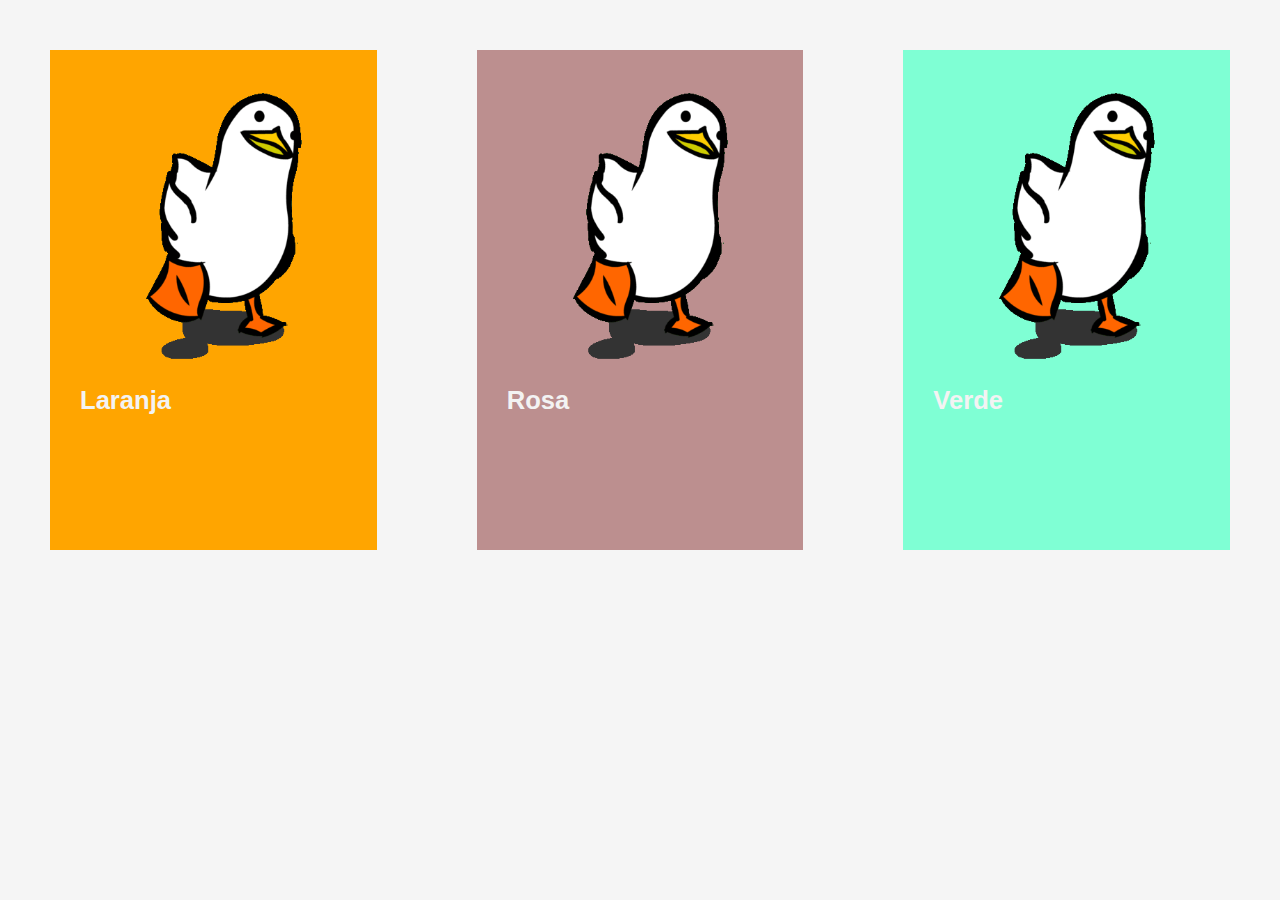
==== HTML + CSS + JAVASCRIPT/Aula01/index.html @ b9ea32e2 "Frontend - Aula 01" ====
<!DOCTYPE html>
<html lang="pt-BR">
<head>
    <meta charset="UTF-8">
    <meta name="viewport" content="width=device-width, initial-scale=1.0">
    <link rel="stylesheet" href="styles.css">
    <title>Aula</title>
</head>

<body>

    <div class="column1">
        <figure class="gif">
            <img src="pato.gif">
      </figure>
        <a>Laranja</a>

    </div>

    <div class="column2">
        <figure class="gif">
            <img src="pato.gif">
        </figure>
        <a>Rosa</a>

    </div>

    <div class="column3">
        <figure class="gif">
            <img src="pato.gif">
        </figure>
        <a>Verde</a>

    </div>

</body>
</html>
---- HTML + CSS + JAVASCRIPT/Aula01/styles.css ----
* {
    margin: 0;
    padding: 0;
    box-sizing: border-box;
}

body {
    font-family: 'Segoe UI', Tahoma, Geneva, Verdana, sans-serif;
    background-color: whitesmoke;
    display: flex;
    flex-direction: row;
    min-height: 100vh;
    transition: background-color 0.3s ease;
}

.column1{
    height: 500px;
    width: 350px;
    color: #f3f3f3; 
    padding: 30px;
    align-items: center;
    margin: 50px;
    font-weight: bold;
    font-size: 1.6em;
    background-color: orange;
}

.column2{
    height: 500px;
    width: 350px;
    color: #f3f3f3; 
    padding: 30px;
    align-items: center;
    margin: 50px;
    font-weight: bold;
    font-size: 1.6em;
    background-color: rosybrown;
}

.column3{
    height: 500px;
    width: 350px;
    color: #f3f3f3; 
    padding: 30px;
    align-items: center;
    margin: 50px;
    font-weight: bold;
    font-size: 1.6em;
    background-color: aquamarine;
}

.column1 .gif img, .column2 .gif img, .column3 .gif img {
    width: 100%;
    height: auto;
    max-width: 300px;
    max-height: 300px;
    object-fit: cover;
}
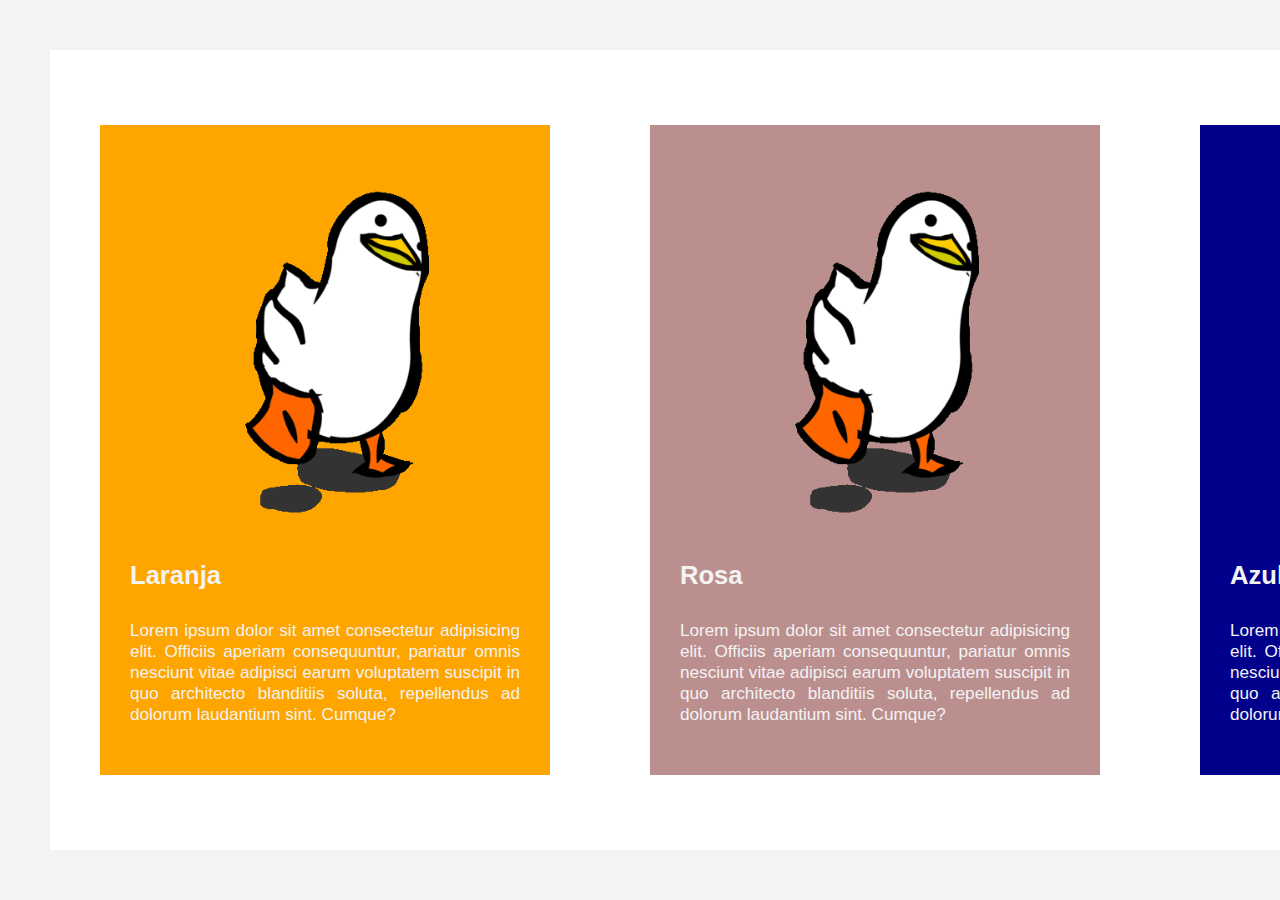
==== commit 86ee4478: "Adições à estilização da página" ====
--- a/HTML + CSS + JAVASCRIPT/Aula01/index.html
+++ b/HTML + CSS + JAVASCRIPT/Aula01/index.html
@@ -4,16 +4,19 @@
     <meta charset="UTF-8">
     <meta name="viewport" content="width=device-width, initial-scale=1.0">
     <link rel="stylesheet" href="styles.css">
-    <title>Aula</title>
+    <title>Aula01</title>
 </head>
 
 <body>
 
+    <div class="container">
     <div class="column1">
         <figure class="gif">
             <img src="pato.gif">
       </figure>
         <a>Laranja</a>
+
+        <h6> Lorem ipsum dolor sit amet consectetur adipisicing elit. Officiis aperiam consequuntur, pariatur omnis nesciunt vitae adipisci earum voluptatem suscipit in quo architecto blanditiis soluta, repellendus ad dolorum laudantium sint. Cumque?</h6>
 
     </div>
 
@@ -23,14 +26,19 @@
         </figure>
         <a>Rosa</a>
 
+        <h6> Lorem ipsum dolor sit amet consectetur adipisicing elit. Officiis aperiam consequuntur, pariatur omnis nesciunt vitae adipisci earum voluptatem suscipit in quo architecto blanditiis soluta, repellendus ad dolorum laudantium sint. Cumque?</h6>
+
     </div>
 
     <div class="column3">
         <figure class="gif">
             <img src="pato.gif">
         </figure>
-        <a>Verde</a>
+        <a>Azul</a>
 
+        <h6> Lorem ipsum dolor sit amet consectetur adipisicing elit. Officiis aperiam consequuntur, pariatur omnis nesciunt vitae adipisci earum voluptatem suscipit in quo architecto blanditiis soluta, repellendus ad dolorum laudantium sint. Cumque?</h6>
+
+    </div>
     </div>
 
 </body>
--- a/HTML + CSS + JAVASCRIPT/Aula01/styles.css
+++ b/HTML + CSS + JAVASCRIPT/Aula01/styles.css
@@ -6,19 +6,29 @@
 
 body {
     font-family: 'Segoe UI', Tahoma, Geneva, Verdana, sans-serif;
-    background-color: whitesmoke;
+    background-color: #f3f3f3;
     display: flex;
     flex-direction: row;
     min-height: 100vh;
     transition: background-color 0.3s ease;
 }
 
+.container {
+    display: flex;
+    flex: 1;
+    margin: 50px;
+    background-color: #ffffff;
+    align-items: center;
+    justify-content: center;
+}
+
 .column1{
-    height: 500px;
-    width: 350px;
+    height: 650px;
+    width: 450px;
     color: #f3f3f3; 
     padding: 30px;
     align-items: center;
+    justify-items: center;
     margin: 50px;
     font-weight: bold;
     font-size: 1.6em;
@@ -26,11 +36,12 @@
 }
 
 .column2{
-    height: 500px;
-    width: 350px;
+    height: 650px;
+    width: 450px;
     color: #f3f3f3; 
     padding: 30px;
     align-items: center;
+    justify-items: center;
     margin: 50px;
     font-weight: bold;
     font-size: 1.6em;
@@ -38,21 +49,29 @@
 }
 
 .column3{
-    height: 500px;
-    width: 350px;
+    height: 650px;
+    width: 450px;
     color: #f3f3f3; 
     padding: 30px;
     align-items: center;
+    justify-items: center;
     margin: 50px;
     font-weight: bold;
     font-size: 1.6em;
-    background-color: aquamarine;
+    background-color: darkblue;
 }
 
 .column1 .gif img, .column2 .gif img, .column3 .gif img {
     width: 100%;
     height: auto;
-    max-width: 300px;
-    max-height: 300px;
+    max-width: 400px;
+    max-height: 400px;
     object-fit: cover;
 }
+
+h6 {
+    font-size: 0.6m;
+    font-weight: normal;
+    margin-top: 30px;
+    text-align: justify;
+}
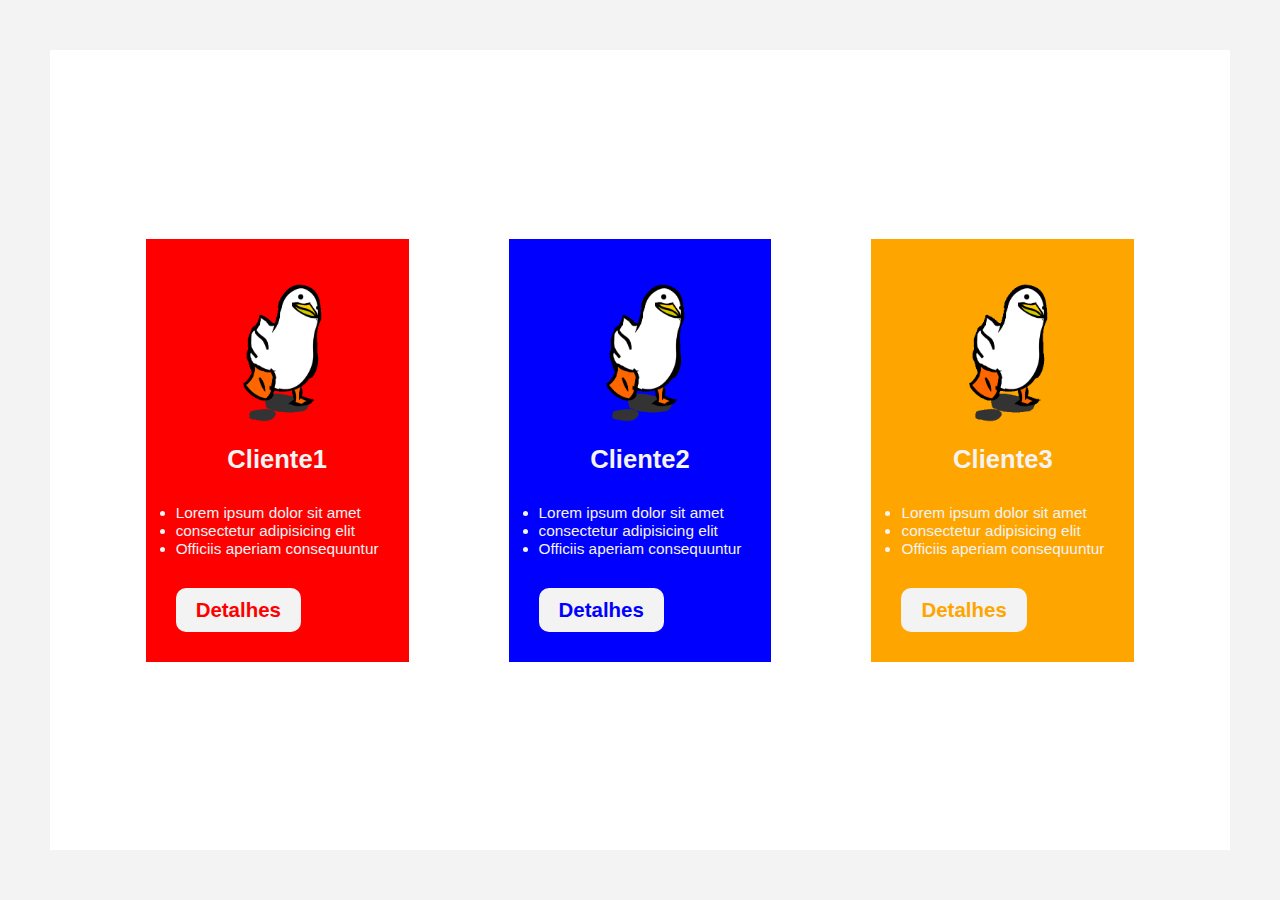
==== commit 3510a770: "Projeto completo" ====
--- a/HTML + CSS + JAVASCRIPT/Aula01/index.html
+++ b/HTML + CSS + JAVASCRIPT/Aula01/index.html
@@ -14,9 +14,15 @@
         <figure class="gif">
             <img src="pato.gif">
       </figure>
-        <a>Laranja</a>
+        <p>Cliente1</p>
 
-        <h6> Lorem ipsum dolor sit amet consectetur adipisicing elit. Officiis aperiam consequuntur, pariatur omnis nesciunt vitae adipisci earum voluptatem suscipit in quo architecto blanditiis soluta, repellendus ad dolorum laudantium sint. Cumque?</h6>
+        <ul> 
+            <li>Lorem ipsum dolor sit amet</li>
+            <li>consectetur adipisicing elit</li>
+            <li>Officiis aperiam consequuntur</li>
+        </ul>
+
+        <button class="button"><a href="cliente1.html">Detalhes</a></button>
 
     </div>
 
@@ -24,9 +30,15 @@
         <figure class="gif">
             <img src="pato.gif">
         </figure>
-        <a>Rosa</a>
+        <p>Cliente2</p>
 
-        <h6> Lorem ipsum dolor sit amet consectetur adipisicing elit. Officiis aperiam consequuntur, pariatur omnis nesciunt vitae adipisci earum voluptatem suscipit in quo architecto blanditiis soluta, repellendus ad dolorum laudantium sint. Cumque?</h6>
+        <ul> 
+            <li>Lorem ipsum dolor sit amet</li>
+            <li>consectetur adipisicing elit</li>
+            <li>Officiis aperiam consequuntur</li>
+        </ul>
+
+        <button class="button"><a href="cliente2.html">Detalhes</a></button>
 
     </div>
 
@@ -34,13 +46,18 @@
         <figure class="gif">
             <img src="pato.gif">
         </figure>
-        <a>Azul</a>
+        <p>Cliente3</p>
 
-        <h6> Lorem ipsum dolor sit amet consectetur adipisicing elit. Officiis aperiam consequuntur, pariatur omnis nesciunt vitae adipisci earum voluptatem suscipit in quo architecto blanditiis soluta, repellendus ad dolorum laudantium sint. Cumque?</h6>
+        <ul> 
+            <li>Lorem ipsum dolor sit amet</li>
+            <li>consectetur adipisicing elit</li>
+            <li>Officiis aperiam consequuntur</li>
+        </ul>
+
+        <button class="button"><a href="cliente3.html">Detalhes</a></button>
 
     </div>
     </div>
 
 </body>
-</html>
-
+</html>--- a/HTML + CSS + JAVASCRIPT/Aula01/styles.css
+++ b/HTML + CSS + JAVASCRIPT/Aula01/styles.css
@@ -22,9 +22,58 @@
     justify-content: center;
 }
 
+.container2 {
+    flex: 1;
+    height: 174px;
+    margin: 10px;
+    padding: 20px;
+    background-color: #ffffff;
+    align-items: center;
+    justify-content: left;
+}
+
+.content {
+    margin: 20px;
+    padding: 20px;
+
+}
+
+h6 {
+    color: #0a0a0a; 
+    font-weight: bold;
+    font-size: 1.6em;
+    margin-bottom: 30px;
+}
+
 .column1{
-    height: 650px;
-    width: 450px;
+    height: auto;
+    width: auto;
+    color: #f3f3f3; 
+    padding: 30px;
+    align-items: center;
+    justify-items: center;
+    margin: 50px;
+    font-weight: bold;
+    font-size: 1.6em;
+    background-color: red;
+}
+
+.column2{
+    height: auto;
+    width: auto;
+    color: #f3f3f3; 
+    padding: 30px;
+    align-items: center;
+    justify-items: center;
+    margin: 50px;
+    font-weight: bold;
+    font-size: 1.6em;
+    background-color: blue;
+}
+
+.column3{
+    height: auto;
+    width: auto;
     color: #f3f3f3; 
     padding: 30px;
     align-items: center;
@@ -35,43 +84,65 @@
     background-color: orange;
 }
 
-.column2{
-    height: 650px;
-    width: 450px;
-    color: #f3f3f3; 
-    padding: 30px;
-    align-items: center;
-    justify-items: center;
-    margin: 50px;
-    font-weight: bold;
-    font-size: 1.6em;
-    background-color: rosybrown;
-}
-
-.column3{
-    height: 650px;
-    width: 450px;
-    color: #f3f3f3; 
-    padding: 30px;
-    align-items: center;
-    justify-items: center;
-    margin: 50px;
-    font-weight: bold;
-    font-size: 1.6em;
-    background-color: darkblue;
-}
-
 .column1 .gif img, .column2 .gif img, .column3 .gif img {
     width: 100%;
-    height: auto;
+    height: 170px;
     max-width: 400px;
     max-height: 400px;
     object-fit: cover;
 }
 
-h6 {
-    font-size: 0.6m;
+ul {
+    font-size: 0.6em;
     font-weight: normal;
     margin-top: 30px;
     text-align: justify;
 }
+
+a {
+        
+    text-decoration: none;
+}
+
+input{    
+    padding: 10px 20px;
+    border: none;
+    width: 100%;
+    height: 60px;
+    background-color: #f5f5f5;
+    color: #aaa;
+    font-size: 1.3em;
+    cursor: text;
+}
+
+input::placeholder {
+    color: #aaa;
+}
+
+button {    
+    padding: 10px 20px;
+    margin-top: 30px;
+    border: none;
+    border-radius: 10px;
+    background-color: #f3f3f3;
+    color: #ffffff;
+    font-size: 0.8em;
+    font-weight: bold;
+    cursor: pointer;
+}
+
+button:hover {
+    background-color: #e3e3e3;
+}
+
+.column1 a {
+    color: red;
+}
+
+.column2 a {
+    color: blue;
+}
+
+.column3 a {
+    color: orange;
+}